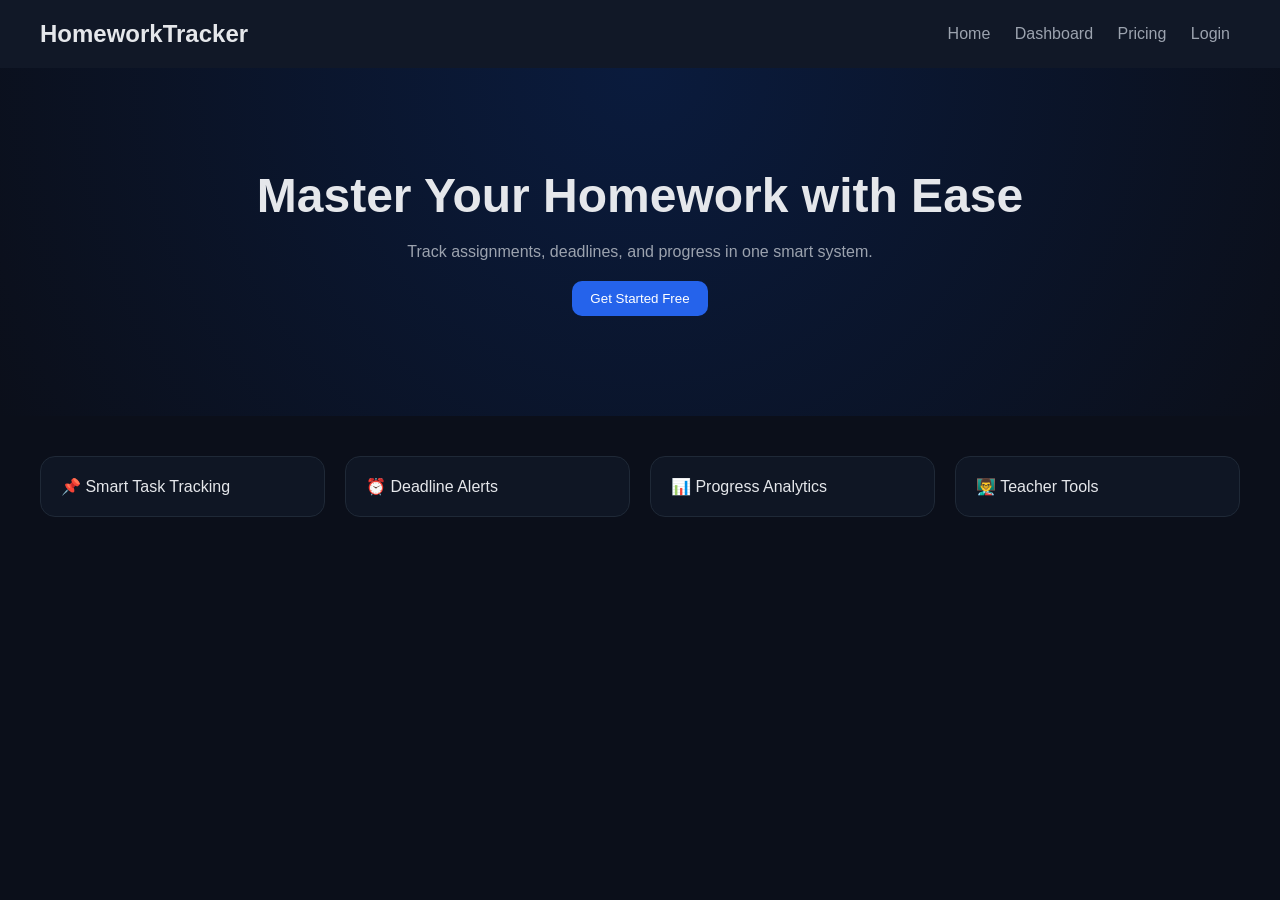
==== index.html @ e53014da "Add files via upload" ====
<!DOCTYPE html>
<html>
<head>
  <title>Homework Tracker Pro</title>
  <link rel="stylesheet" href="style.css">
</head>
<body>

<div class="navbar">
  <h2>HomeworkTracker</h2>
  <div>
    <a href="index.html">Home</a>
    <a href="dashboard.html">Dashboard</a>
    <a href="pricing.html">Pricing</a>
    <a href="login.html">Login</a>
  </div>
</div>

<div class="hero">
  <h1>Master Your Homework with Ease</h1>
  <p>Track assignments, deadlines, and progress in one smart system.</p>
  <button class="btn">Get Started Free</button>
</div>

<div class="grid">
  <div class="card">📌 Smart Task Tracking</div>
  <div class="card">⏰ Deadline Alerts</div>
  <div class="card">📊 Progress Analytics</div>
  <div class="card">👨‍🏫 Teacher Tools</div>
</div>

</body>
</html>
---- style.css ----
* {
  margin: 0;
  padding: 0;
  box-sizing: border-box;
  font-family: "Inter", sans-serif;
}

body {
  background: #0b0f1a;
  color: #e5e7eb;
}

/* NAVBAR */
.navbar {
  display: flex;
  justify-content: space-between;
  align-items: center;
  padding: 20px 40px;
  background: #111827;
  position: sticky;
  top: 0;
}

.navbar a {
  color: #9ca3af;
  margin: 0 10px;
  text-decoration: none;
  transition: 0.3s;
}

.navbar a:hover {
  color: #3b82f6;
}

/* BUTTONS */
.btn {
  padding: 10px 18px;
  background: #2563eb;
  border: none;
  color: white;
  border-radius: 10px;
  cursor: pointer;
  transition: 0.3s;
}

.btn:hover {
  background: #3b82f6;
  box-shadow: 0 0 15px #2563eb;
}

/* HERO */
.hero {
  text-align: center;
  padding: 100px 20px;
  background: radial-gradient(circle at top, #0a1b3d, #0b0f1a);
}

.hero h1 {
  font-size: 48px;
}

.hero p {
  margin: 20px 0;
  color: #9ca3af;
}

/* CARDS */
.grid {
  display: grid;
  grid-template-columns: repeat(auto-fit, minmax(250px, 1fr));
  gap: 20px;
  padding: 40px;
}

.card {
  background: rgba(17, 24, 39, 0.8);
  padding: 20px;
  border-radius: 15px;
  border: 1px solid #1f2937;
  transition: 0.3s;
}

.card:hover {
  border-color: #3b82f6;
  box-shadow: 0 0 20px #1d4ed8;
}

/* DASHBOARD */
.dashboard {
  display: flex;
}

.sidebar {
  width: 220px;
  background: #111827;
  min-height: 100vh;
  padding: 20px;
}

.sidebar a {
  display: block;
  margin: 15px 0;
  color: #9ca3af;
  text-decoration: none;
}

.main {
  flex: 1;
  padding: 20px;
}

/* FORMS */
input {
  width: 100%;
  padding: 10px;
  margin: 10px 0;
  background: #0b0f1a;
  border: 1px solid #1f2937;
  color: white;
  border-radius: 8px;
}
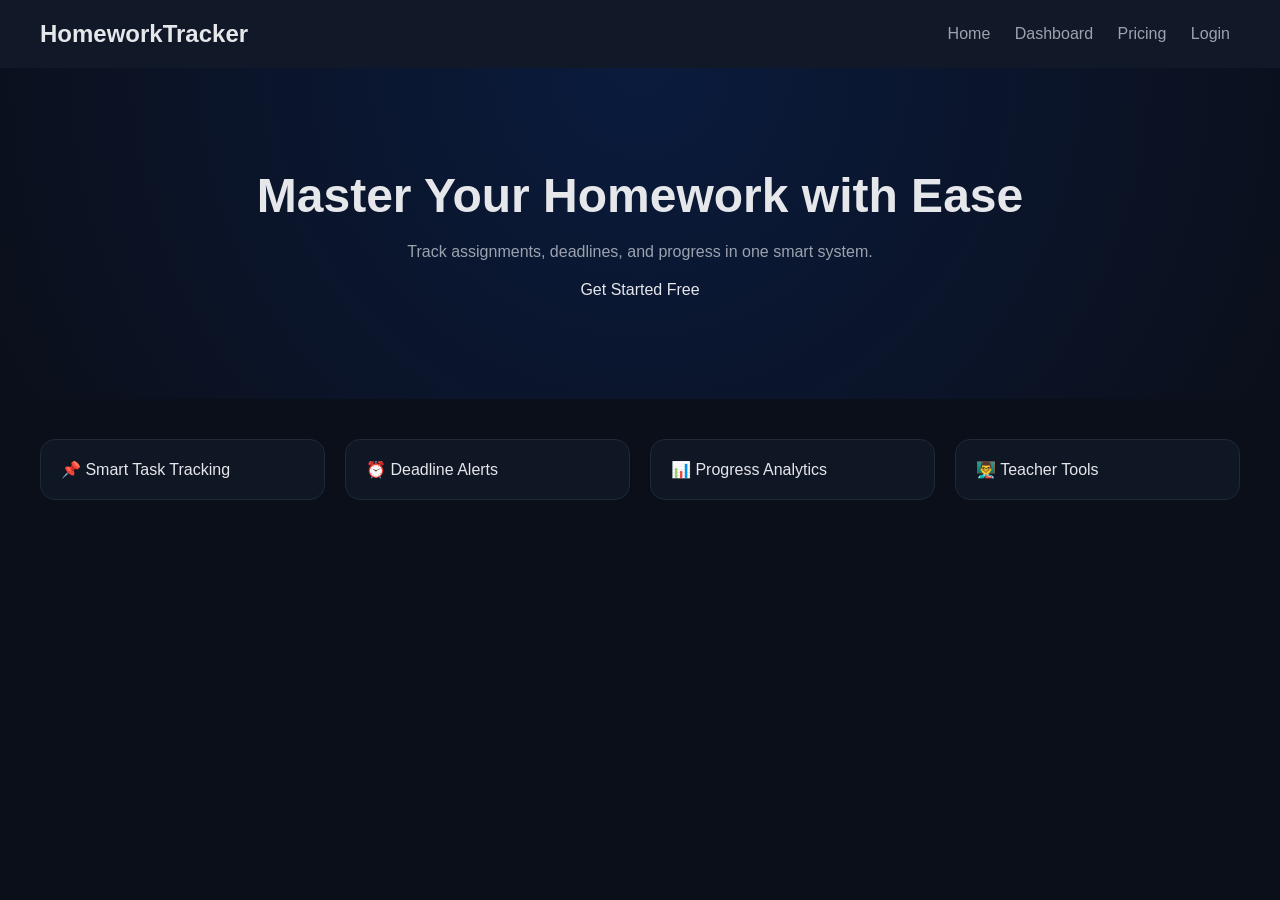
==== commit 8ccc9de6: "Fix HTML formatting and structure" ====
--- a/index.html
+++ b/index.html
@@ -18,7 +18,7 @@
 
 <div class="hero">
   <h1>Master Your Homework with Ease</h1>
-  <p>Track assignments, deadlines, and progress in one smart system.</p>
+  <p>Track assignments, deadlines, and progress in one smart system.</p
   <button class="btn">Get Started Free</button>
 </div>
 
@@ -30,4 +30,4 @@
 </div>
 
 </body>
-</html>+</html>
